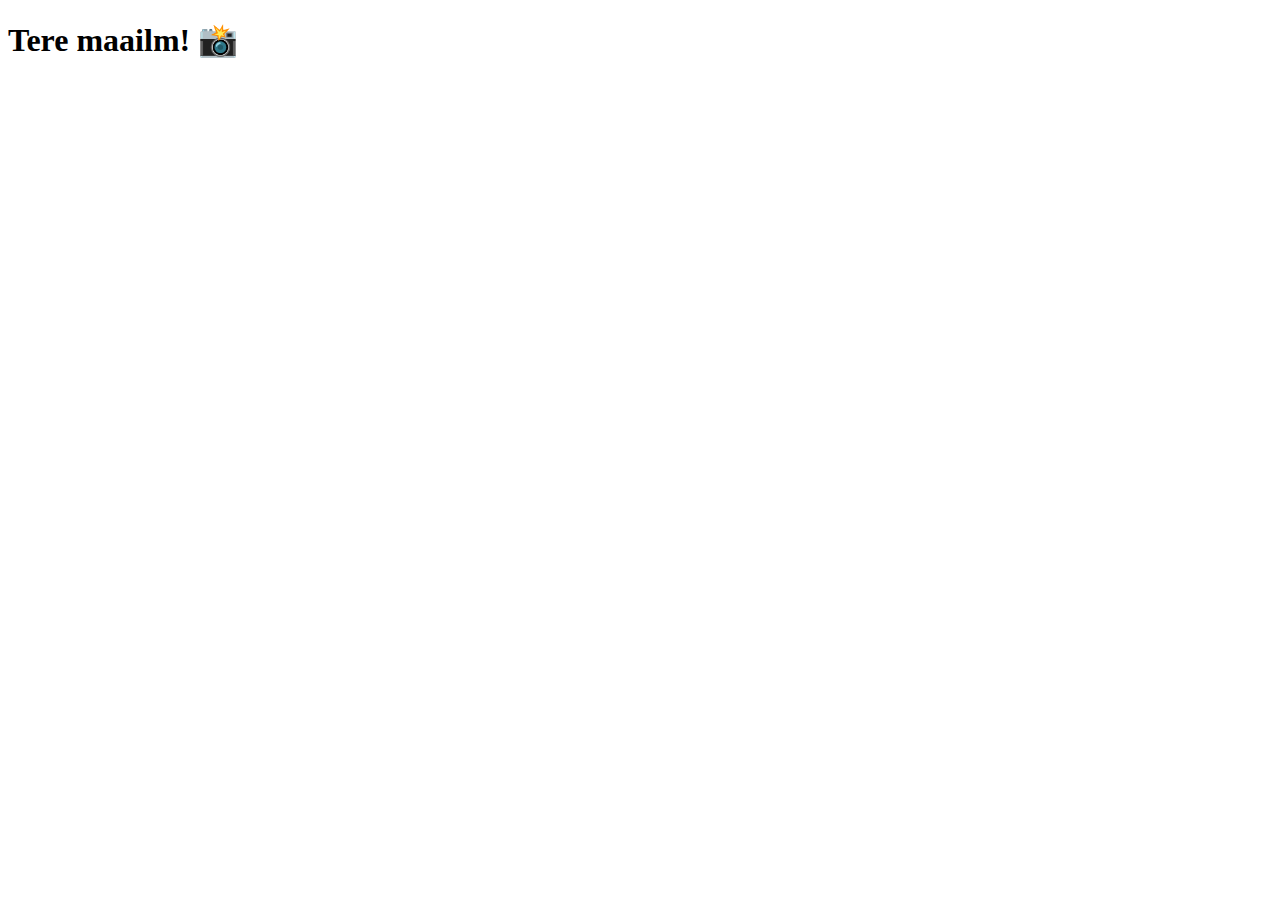
==== index.html @ 44365a0c "Add welcome text" ====
<!DOCTYPE html>
<html lang="en">
<head>
    <meta charset="UTF-8">
    <meta name="viewport" content="width=device-width, initial-scale=1.0">
    <title>Portfolio</title>
</head>
<body>
    <h1>Tere maailm! 📸</h1>
</body>
</html>
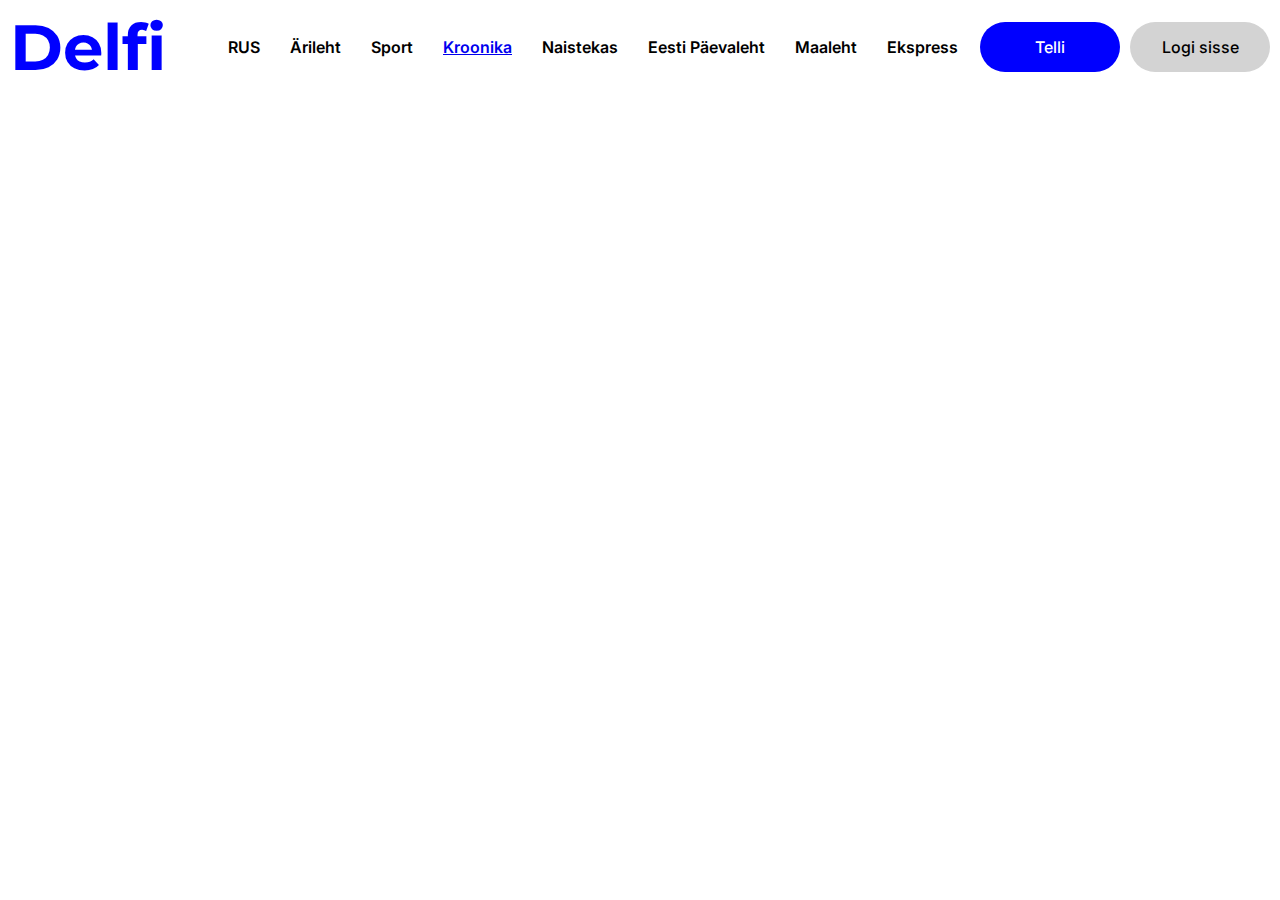
==== commit 4631d428: "add subpage" ====
--- a/index.html
+++ b/index.html
@@ -1,11 +1,35 @@
 <!DOCTYPE html>
 <html lang="en">
 <head>
+    <link rel="stylesheet" href="/assets/style.css">
     <meta charset="UTF-8">
     <meta name="viewport" content="width=device-width, initial-scale=1.0">
     <title>Portfolio</title>
+
+    <link rel="preconnect" href="https://fonts.googleapis.com">
+<link rel="preconnect" href="https://fonts.gstatic.com" crossorigin>
+<link href="https://fonts.googleapis.com/css2?family=Montserrat:ital,wght@0,100;0,200;0,300;0,400;0,500;0,600;0,700;0,800;0,900;1,100;1,200;1,300;1,400;1,500;1,600;1,700;1,800;1,900&display=swap" rel="stylesheet">
+<link href="https://fonts.googleapis.com/css2?family=Inter:wght@100;200;300;400;500;600;700;800;900&display=swap" rel="stylesheet">
 </head>
 <body>
-    <h1>Tere maailm! 📸</h1>
+<div id="navbar">
+    <div id="navbar-logo">
+        <a href="delfi.ee">Delfi</a>
+    </div>
+    <ul>
+        <li>RUS</li>
+        <li>Ärileht</li>
+        <li>Sport</li>
+        <li><a href="/pages/kroonika.html">Kroonika</a></li>
+        <li>Naistekas</li>
+        <li>Eesti Päevaleht</li>
+        <li>Maaleht</li>
+        <li>Ekspress</li>
+    </ul>
+    <div id="navbar-buttons">
+        <div id="order-button" class="button">Telli</div>
+        <div id="sign-in-button" class="button">Logi sisse</div>
+    </div>
+</div>
 </body>
 </html>--- a/assets/style.css
+++ b/assets/style.css
@@ -0,0 +1,65 @@
+body {
+    font-family: 'Inter';
+}
+
+#navbar {
+    display: flex;
+    flex-direction: row;
+    gap: 20px;
+    justify-content: space-evenly;
+    align-items: center;
+    width: 90wv;
+}
+
+#navbar ul {
+    display: flex;
+    flex-direction: row;
+    gap: 30px;
+    font-weight: 600;
+}
+
+li {
+    list-style-type: none;
+}
+
+#navbar-buttons {
+    display: flex;
+    flex-direction: row;
+    gap: 10px;
+}
+
+#navbar-logo a {
+    font-size: 4rem;
+    font-weight: 700;
+    color: blue;
+    text-decoration: none;
+    font-family: 'Montserrat';
+}
+
+.button {
+    min-width: 100px;
+    width: min-content;
+    height: 30px;
+    padding-top: 10px;
+    padding-bottom: 10px;
+    padding-left: 20px;
+    padding-right: 20px;
+    border-radius: 25px;
+    display: flex;
+    justify-content: center;
+    align-items: center;
+    font-weight: 500;
+} 
+
+#order-button {
+    background-color: blue;
+    color: white;
+}
+
+#sign-in-button {
+    background-color: lightgrey;
+}
+
+h1 {
+    color: tomato;
+}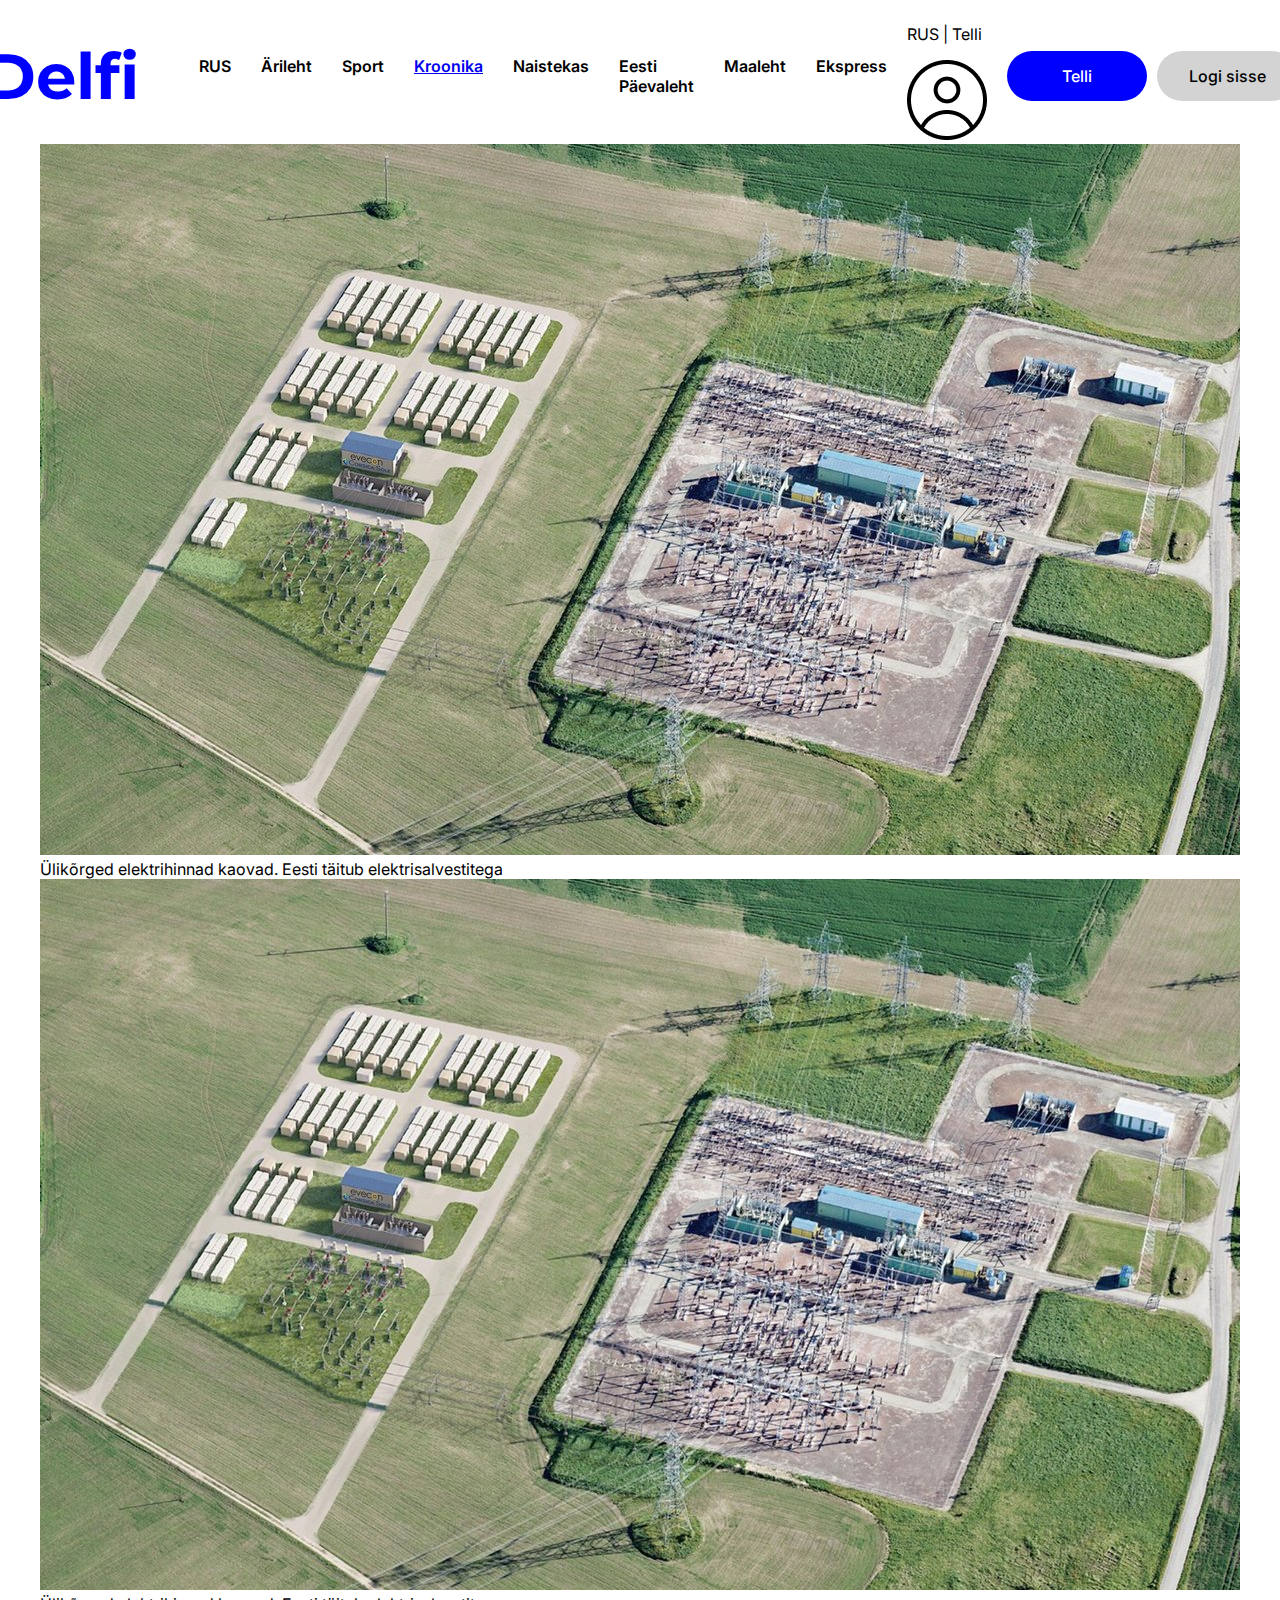
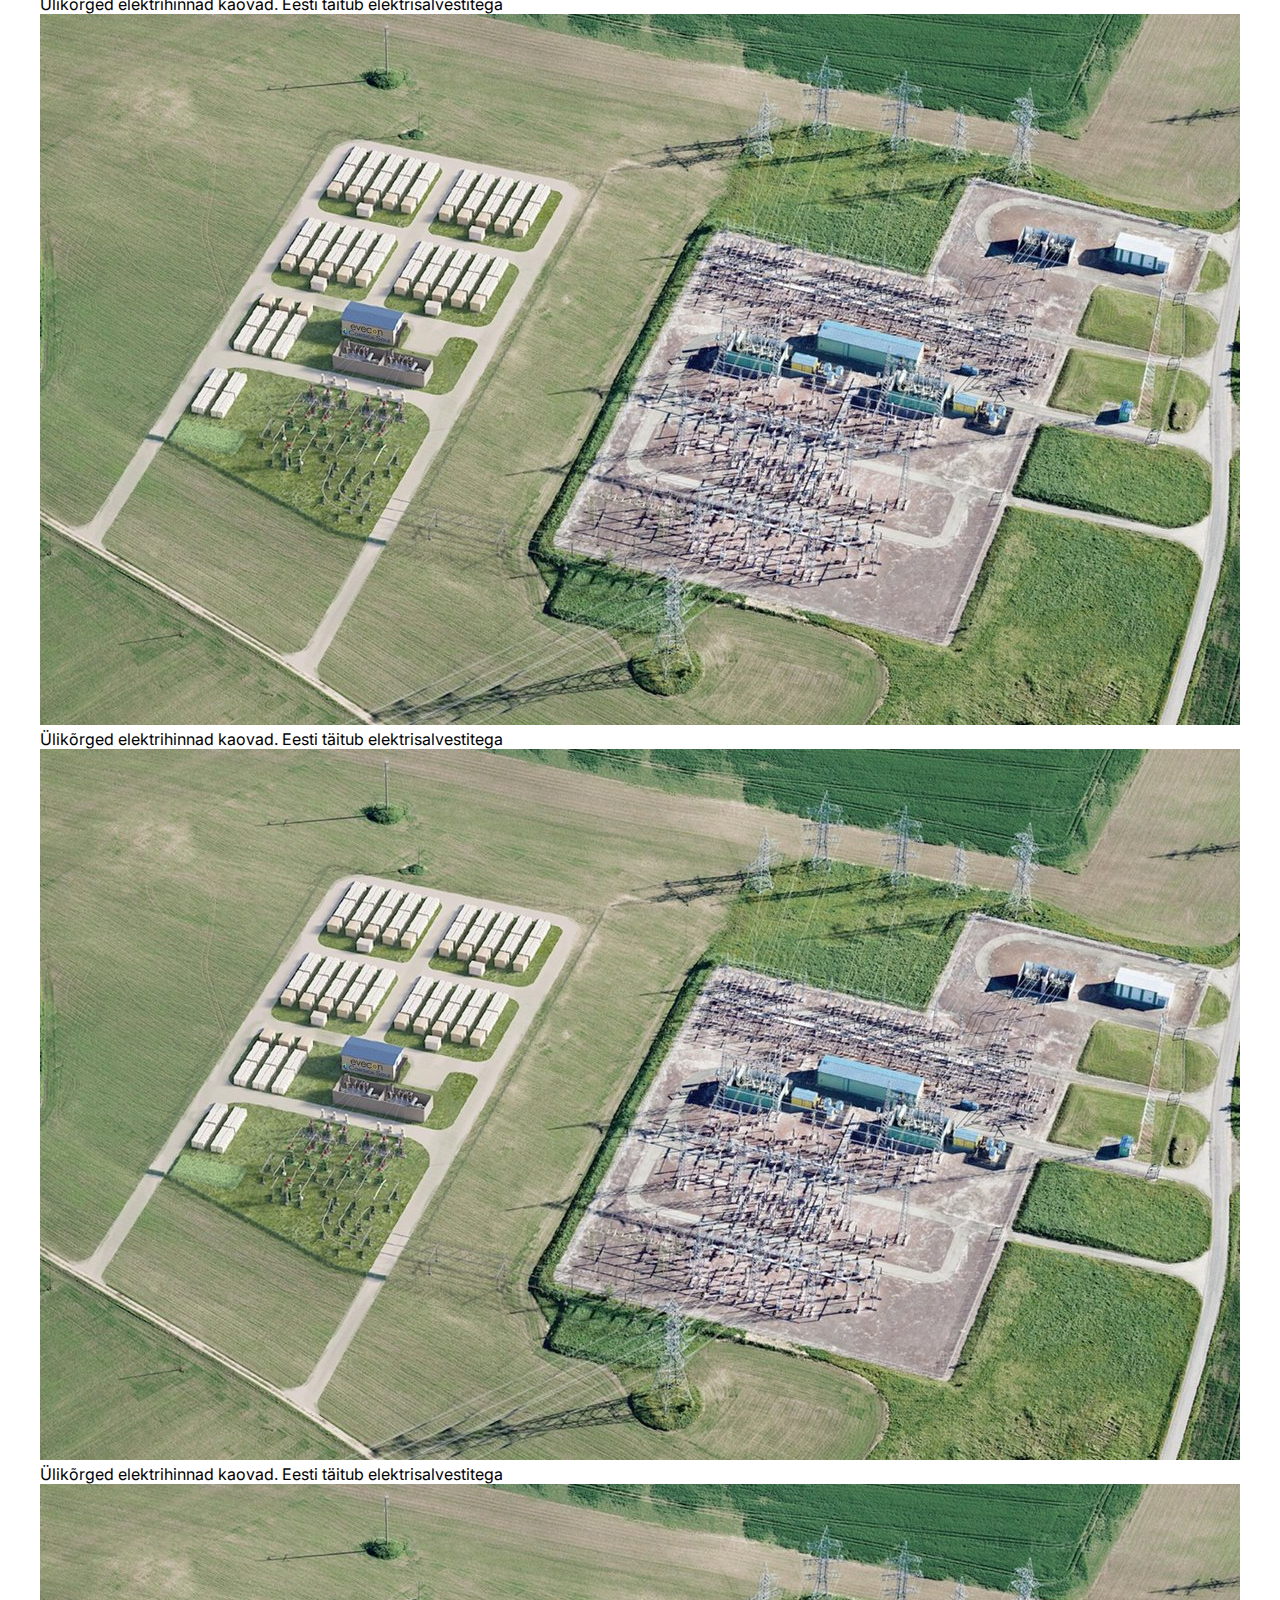
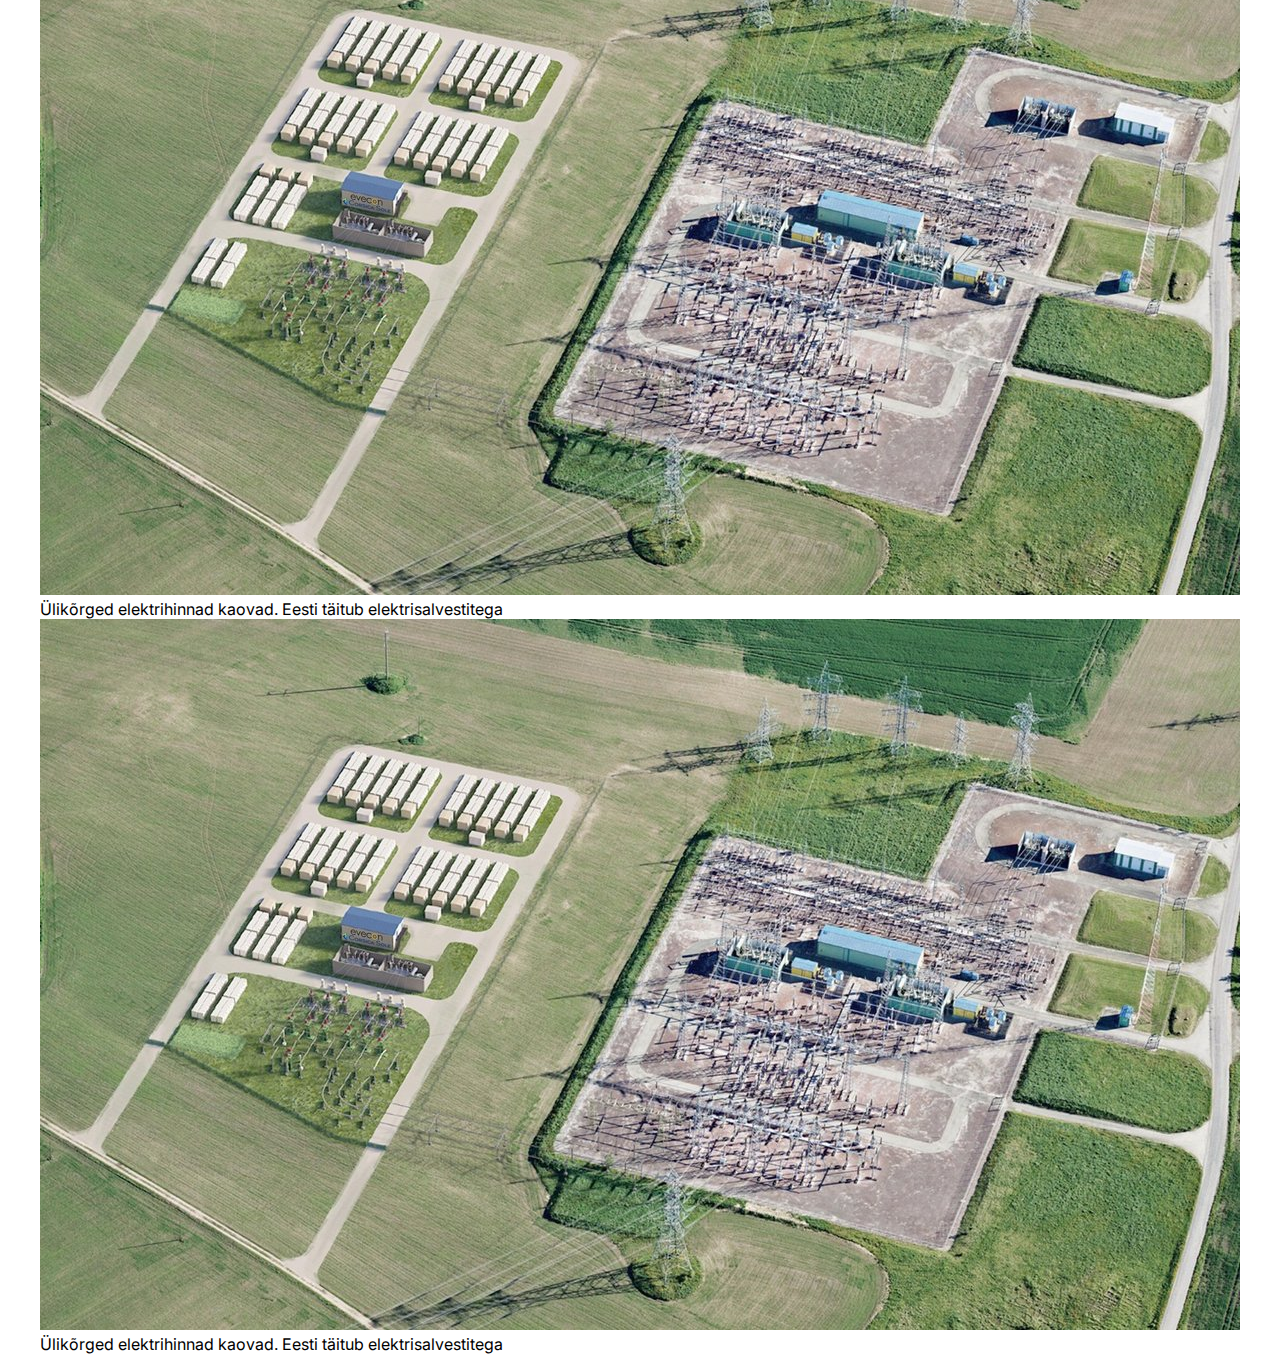
==== commit 1f99ae64: "Add content" ====
--- a/index.html
+++ b/index.html
@@ -12,24 +12,70 @@
 <link href="https://fonts.googleapis.com/css2?family=Inter:wght@100;200;300;400;500;600;700;800;900&display=swap" rel="stylesheet">
 </head>
 <body>
-<div id="navbar">
-    <div id="navbar-logo">
-        <a href="delfi.ee">Delfi</a>
+    <div id="navbar">
+        <div id="navbar-logo">
+            <a href="delfi.ee">Delfi</a>
+        </div>
+        <ul id="nav-links">
+            <li>RUS</li>
+            <li>Ärileht</li>
+            <li>Sport</li>
+            <li><a href="/pages/kroonika.html">Kroonika</a></li>
+            <li>Naistekas</li>
+            <li>Eesti Päevaleht</li>
+            <li>Maaleht</li>
+            <li>Ekspress</li>
+        </ul>
+        <div id="nav-links-mobile">
+            <p>RUS | Telli</p>
+            <img id="login-icon" src="/assets/login icon4x.png" />
+        </div>
+        <div id="navbar-buttons">
+            <div id="order-button" class="button">Telli</div>
+            <div id="sign-in-button" class="button">Logi sisse</div>
+        </div>
     </div>
-    <ul>
-        <li>RUS</li>
-        <li>Ärileht</li>
-        <li>Sport</li>
-        <li><a href="/pages/kroonika.html">Kroonika</a></li>
-        <li>Naistekas</li>
-        <li>Eesti Päevaleht</li>
-        <li>Maaleht</li>
-        <li>Ekspress</li>
-    </ul>
-    <div id="navbar-buttons">
-        <div id="order-button" class="button">Telli</div>
-        <div id="sign-in-button" class="button">Logi sisse</div>
+    <div id="news">
+        <div class="two-big">
+            <div class="news-box-big">
+                <img src="/assets/uudisepilt.jpg" class="news-image-big" />
+                <div class="title-div-big">
+                    <a class="news-title-big">Ülikõrged elektrihinnad kaovad. Eesti täitub elektrisalvestitega</a>
+                </div>
+            </div>
+            <div class="news-box-big">
+                <img src="/assets/uudisepilt.jpg" class="news-image-big" />
+                <div class="title-div-big">
+                    <a class="news-title-big">Ülikõrged elektrihinnad kaovad. Eesti täitub elektrisalvestitega</a>
+                </div>
+            </div>
+        </div>
+        <div class="four-small">
+            <div class="news-box-medium">
+                <img src="/assets/uudisepilt.jpg" class="news-image-medium" />
+                <div class="title-div-medium">
+                    <a class="news-title-medium">Ülikõrged elektrihinnad kaovad. Eesti täitub elektrisalvestitega</a>
+                </div>
+            </div>
+            <div class="news-box-medium">
+                <img src="/assets/uudisepilt.jpg" class="news-image-medium" />
+                <div class="title-div-medium">
+                    <a class="news-title-medium">Ülikõrged elektrihinnad kaovad. Eesti täitub elektrisalvestitega</a>
+                </div>
+            </div>
+            <div class="news-box-medium">
+                <img src="/assets/uudisepilt.jpg" class="news-image-medium" />
+                <div class="title-div-medium">
+                    <a class="news-title-medium">Ülikõrged elektrihinnad kaovad. Eesti täitub elektrisalvestitega</a>
+                </div>
+            </div>
+            <div class="news-box-medium">
+                <img src="/assets/uudisepilt.jpg" class="news-image-medium" />
+                <div class="title-div-medium">
+                    <a class="news-title-medium">Ülikõrged elektrihinnad kaovad. Eesti täitub elektrisalvestitega</a>
+                </div>
+            </div>
+        </div>
     </div>
-</div>
 </body>
 </html>--- a/assets/style.css
+++ b/assets/style.css
@@ -1,5 +1,13 @@
+html {
+    scroll-behavior: smooth;
+}
+
 body {
     font-family: 'Inter';
+    display: flex;
+    flex-direction: column;
+    justify-content: center;
+    align-items: center;
 }
 
 #navbar {
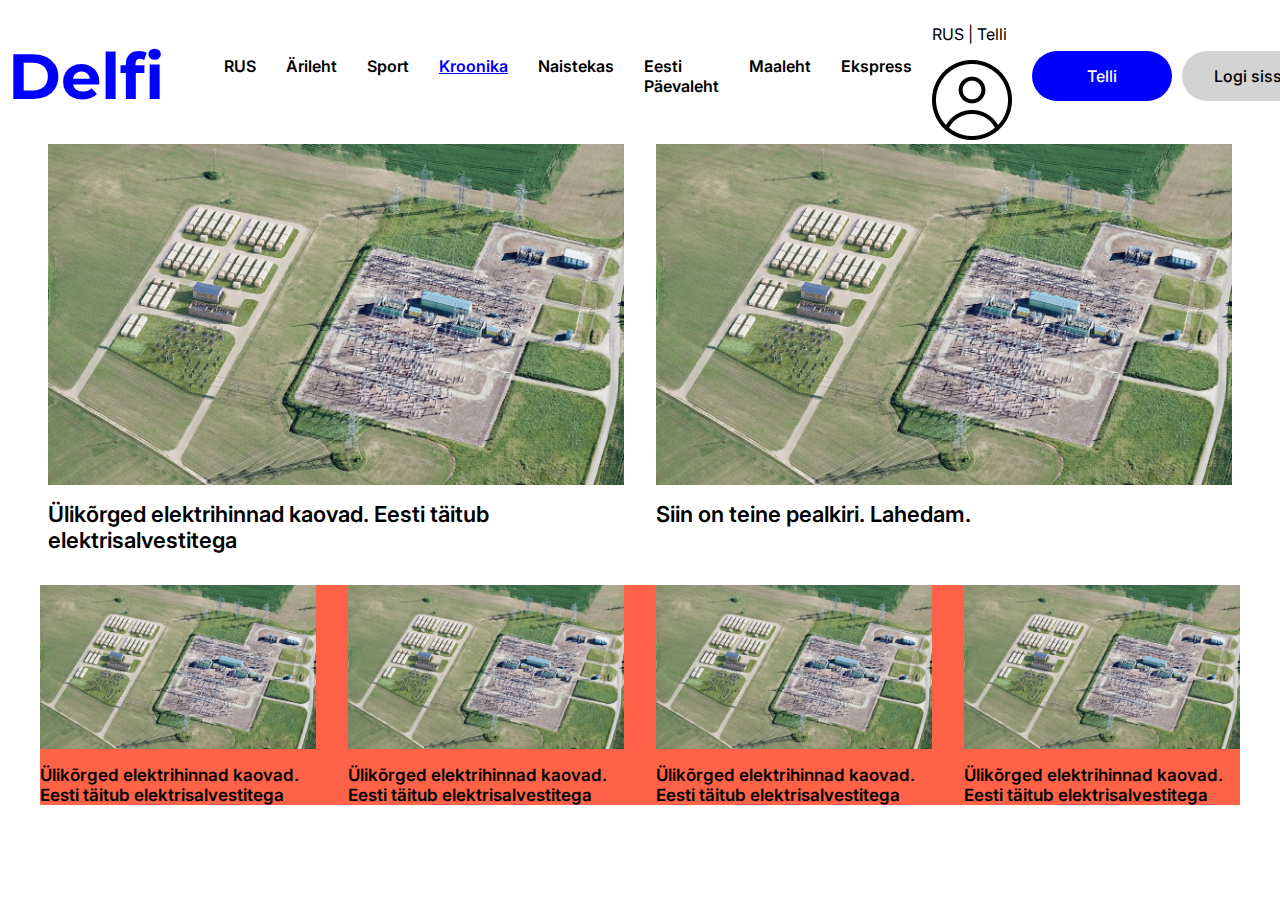
==== commit 68b1f044: "muudatus" ====
--- a/index.html
+++ b/index.html
@@ -46,7 +46,7 @@
             <div class="news-box-big">
                 <img src="/assets/uudisepilt.jpg" class="news-image-big" />
                 <div class="title-div-big">
-                    <a class="news-title-big">Ülikõrged elektrihinnad kaovad. Eesti täitub elektrisalvestitega</a>
+                    <a class="news-title-big">Siin on teine pealkiri. Lahedam. </a>
                 </div>
             </div>
         </div>
--- a/assets/style.css
+++ b/assets/style.css
@@ -1,13 +1,5 @@
-html {
-    scroll-behavior: smooth;
-}
-
 body {
     font-family: 'Inter';
-    display: flex;
-    flex-direction: column;
-    justify-content: center;
-    align-items: center;
 }
 
 #navbar {
@@ -70,4 +62,152 @@
 
 h1 {
     color: tomato;
+}
+
+#news {
+    display: flex;
+    flex-direction: column;
+    gap: 2rem;
+    justify-content: center;
+    align-items: center;
+}
+
+.two-big {
+    display: flex;
+    flex-direction: row;
+    gap: 2rem;
+}
+
+.four-small {
+    display: flex;
+    flex-direction: row;
+    gap: 2rem;
+    background-color: tomato;
+}
+
+.news-box-big {
+    display: flex;
+    flex-direction: column;
+    gap: 1rem;
+    width: 576px;
+}
+
+.news-box-medium {
+    display: flex;
+    flex-direction: column;
+    gap: 1rem;
+    width: 276px;
+}
+
+.news-image-big {
+    width: 576px;
+}
+
+.news-image-medium {
+    width: 276px;
+}
+
+.news-title-big {
+    font-size: 22px;
+    font-weight: 600;
+}
+
+.news-title-medium {
+    font-size: 17px;
+    font-weight: 600;
+}
+
+@media only screen and (max-width: 1248px) {
+    #navbar {
+        width: 100vw;
+    }
+    
+    .news-box-big {
+        width: 444px;
+    }
+
+    .news-box-medium {
+        width: 210px;
+    }
+
+    .news-image-big {
+        width: 444px;
+    }
+
+    .news-image-medium {
+        width: 210px;
+    }
+}
+
+@media only screen and (max-width: 991px) {
+    #nav-links {
+        display: none;
+    }
+
+    #nav-links-mobile {
+        display: flex;
+        flex-direction: row;
+        align-items: center;
+        justify-content: center;
+        gap: 20px;
+    }
+    
+    #navbar-buttons {
+        display: none;
+    }
+
+    .two-big {
+        flex-direction: column;
+    }
+
+    .four-small {
+        flex-direction: column;
+    }   
+
+    .news-box-big {
+        width: 600px;
+    }
+
+    .news-box-medium {
+        width: 600px;
+    }
+
+    .news-image-big {
+        width: 600px;
+    }
+
+    .news-image-medium {
+        width: 600px;
+    }
+
+
+    .news-title-medium {
+        font-size: 22px;
+    }
+}
+
+@media only screen and (max-width: 625px) {
+    .news-box-big {
+        width: 100vw;
+    }
+
+    .news-box-medium {
+        width: 100vw;
+    }
+
+    .news-image-big {
+        width: 100vw;
+    }
+
+    .news-image-medium {
+        width: 100vw;
+    }
+    
+    .news-title-big {
+        font-size: 19px;
+    }
+
+    .news-title-medium {
+        font-size: 19px;
+    }
 }